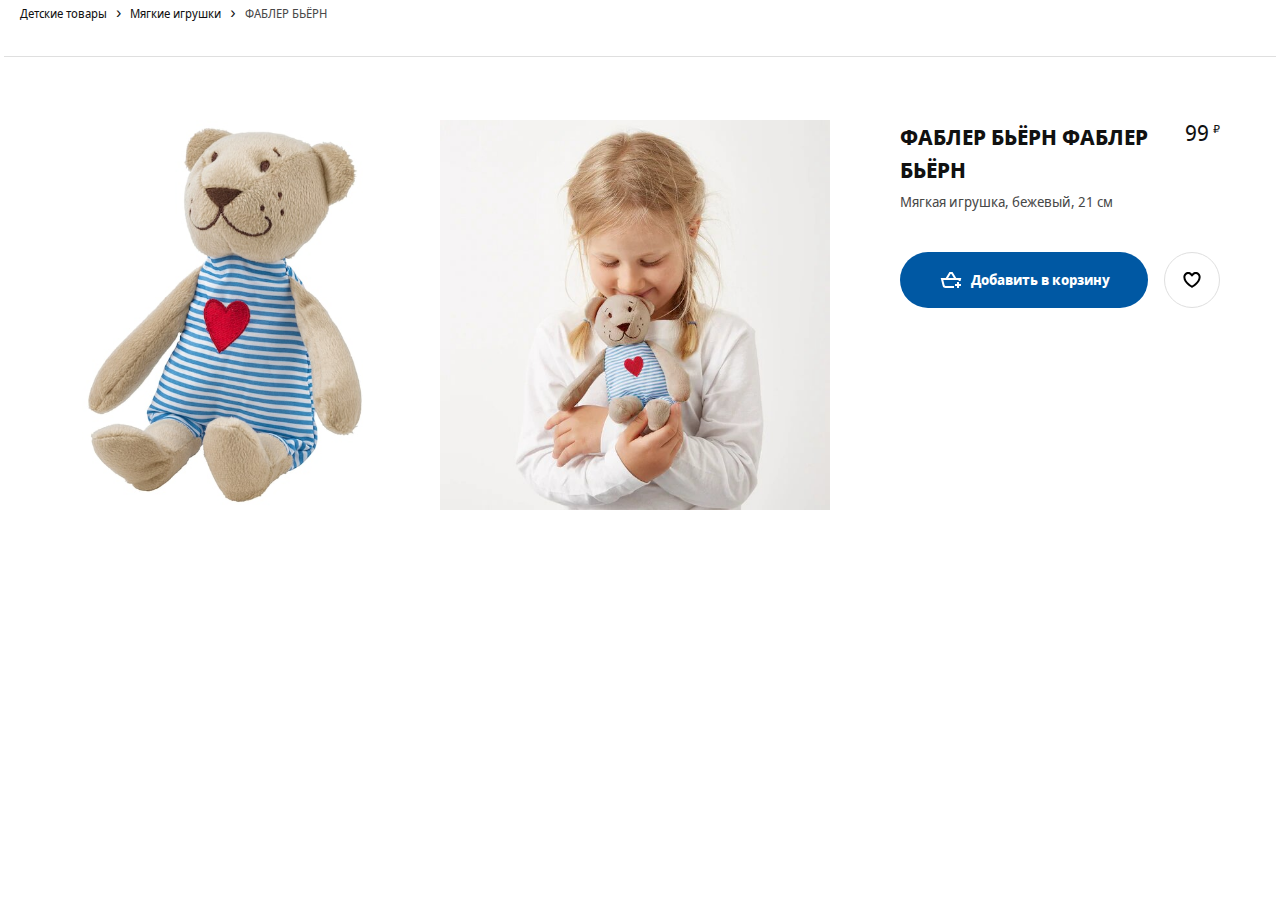
==== card.html @ a5ce93b8 "add layout" ====
<!DOCTYPE html>
<html lang="en">
<head>
	<meta charset="UTF-8">
	<meta name="viewport" content="width=device-width, user-scalable=no, initial-scale=1.0, maximum-scale=1.0, minimum-scale=1.0">
	<meta http-equiv="X-UA-Compatible" content="ie=edge">
	<link rel="apple-touch-icon" sizes="180x180" href="favicon/apple-touch-icon.png">
	<link rel="icon" type="image/png" sizes="32x32" href="favicon/favicon-32x32.png">
	<link rel="icon" type="image/png" sizes="16x16" href="favicon/favicon-16x16.png">
	<link rel="mask-icon" href="favicon/safari-pinned-tab.svg" color="#0058ab">
	<meta name="msapplication-TileColor" content="#0058ab">
	<meta name="theme-color" content="#0058ab">
	<title>Детские игрушки - IKEA</title>
	<link rel="stylesheet" href="styles/styles.css">
</head>
<body>
<main>
	<div class="container">
		<div class="breadcrumb">
			<nav role="navigation" aria-label="Breadcrumb" class="breadcrumb__nav">
				<ul class="breadcrumb__list">

					<li class="breadcrumb__list-item">
						<a href="goods.html?cat=Детские товары" class="breadcrumb__link"><span>Детские товары</span></a>
					</li>

					<li class="breadcrumb__list-item">
						<a href="goods.html?cat=Мягкие игрушки" class="breadcrumb__link"><span>Мягкие игрушки</span></a>
					</li>

					<li class="breadcrumb__list-item">
						<a href="#" class="breadcrumb__link"><span>ФАБЛЕР БЬЁРН</span></a>
					</li>

				</ul>
			</nav>
		</div>

		<div class="good wrapper">
			<div class="good-images">
				<div class="good-image__item">
					<img src="image/fabler-byorn-myagkaya-igrushka-bezhevyy__0710165_PE727396_S5.jpg" alt="">
				</div>
				<div class="good-image__item">
					<img src="image/fabler-byorn-myagkaya-igrushka-bezhevyy__0876865_PE611124_S5.jpg" alt="">
				</div>
			</div>
			<div class="good-item"> <!-- not-in-stock - нет в наличии-->
				<p class="good-item__new">Новинка</p>

				<div class="good-item__section">
					<div>
						<h2 class="good-item__header">ФАБЛЕР БЬЁРН ФАБЛЕР БЬЁРН</h2>
						<p class="good-item__description">Мягкая игрушка, бежевый, 21 см</p>

					</div>
					<p class="good-item__price">
						<span class="good-item__empty">Нет в наличии</span>
						<span class="good-item__price-value">99</span>
						<span class="good-item__currency">₽</span>
					</p>

				</div>
				<div class="good-item__buttons">
					<button type="button" class="btn btn-good" data-idd="idd001">
						<svg focusable="false" viewBox="0 0 24 24" class="btn-good-svg" aria-hidden="true">
							<path fill-rule="evenodd" clip-rule="evenodd" d="M10.4372 4H10.9993H12.0003H12.9996H13.5616L13.8538 4.48014L17.2112 9.99713H21H22.2806L21.9702 11.2396L21.5303 13H19.4688L19.7194 11.9971H4.28079L5.59143 17.2397C5.70272 17.6848 6.1027 17.9971 6.56157 17.9971H15V19.9971H6.56157C5.18496 19.9971 3.98502 19.0602 3.65114 17.7247L2.02987 11.2397L1.71924 9.99713H3.00002H6.78793L10.145 4.48017L10.4372 4ZM12.4375 6L14.87 9.99713H9.12911L11.5614 6H12.0003H12.4375ZM17.9961 16V14H19.9961V16H21.9961V18H19.9961V20H17.9961V18H15.9961V16H17.9961Z"></path>
						</svg>

						<span class="btn-good__label">Добавить в корзину</span>
					</button>
					<button type="button" class="btn btn-add-wishlist" data-idd="idd001">
						<svg focusable="false" viewBox="0 0 24 24" class="btn-add-wishlist__svg" aria-hidden="true">
							<path fill-rule="evenodd" clip-rule="evenodd" d="M12.336 5.52055C14.2336 3.62376 17.3096 3.62401 19.2069 5.52129C20.2067 6.52115 20.6796 7.85005 20.6259 9.15761C20.6151 12.2138 18.4184 14.8654 16.4892 16.6366C15.4926 17.5517 14.5004 18.2923 13.7593 18.8036C13.3879 19.0598 13.0771 19.2601 12.8574 19.3973C12.7475 19.466 12.6601 19.519 12.5992 19.5555C12.5687 19.5737 12.5448 19.5879 12.5279 19.5978L12.5079 19.6094L12.502 19.6129L12.5001 19.614C12.5001 19.614 12.4989 19.6147 11.9999 18.748C11.501 19.6147 11.5005 19.6144 11.5005 19.6144L11.4979 19.6129L11.4919 19.6094L11.472 19.5978C11.4551 19.5879 11.4312 19.5737 11.4007 19.5555C11.3397 19.519 11.2524 19.466 11.1425 19.3973C10.9227 19.2601 10.612 19.0598 10.2405 18.8036C9.49947 18.2923 8.50726 17.5517 7.51063 16.6366C5.58146 14.8654 3.38477 12.2139 3.37399 9.15765C3.32024 7.85008 3.79314 6.52117 4.79301 5.52129C6.69054 3.62376 9.76704 3.62376 11.6646 5.52129L11.9993 5.856L12.3353 5.52129L12.336 5.52055ZM11.9999 18.748L11.5005 19.6144L11.9999 19.9019L12.4989 19.6147L11.9999 18.748ZM11.9999 17.573C12.1727 17.462 12.384 17.3226 12.6236 17.1573C13.3125 16.6821 14.2267 15.9988 15.1366 15.1634C17.0157 13.4381 18.6259 11.2919 18.6259 9.13506V9.11213L18.627 9.08922C18.6626 8.31221 18.3844 7.52727 17.7926 6.9355C16.6762 5.81903 14.866 5.81902 13.7495 6.9355L13.7481 6.93689L11.9965 8.68166L10.2504 6.9355C9.13387 5.81903 7.3237 5.81903 6.20722 6.9355C5.61546 7.52727 5.33724 8.31221 5.3729 9.08922L5.37395 9.11213V9.13507C5.37395 11.2919 6.98418 13.4381 8.86325 15.1634C9.77312 15.9988 10.6874 16.6821 11.3762 17.1573C11.6159 17.3226 11.8271 17.462 11.9999 17.573Z"></path>
						</svg>
					</button>
				</div>

			</div>
		</div>


	</div>
</main>
</body>
</html>
---- styles/styles.css ----
/*
* Prefixed by https://autoprefixer.github.io
* PostCSS: v7.0.29,
* Autoprefixer: v9.7.6
* Browsers: last 4 version
*/

@font-face {
	font-family: 'Noto Sans';
	src: local('Noto Sans Display Regular'), local('NotoSansDisplay-Regular'), url('../fonts/Notosansdisplayregular.woff2') format('woff2'), url('../fonts/Notosansdisplayregular.woff') format('woff');
	font-weight: 400;
	font-style: normal;
}

@font-face {
	font-family: 'Noto Sans';
	src: local('Noto Sans Display Italic'), local('NotoSansDisplay-Italic'), url('../fonts/Notosansdisplayitalic.woff2') format('woff2'), url('../fonts/Notosansdisplayitalic.woff') format('woff');
	font-weight: 400;
	font-style: italic;
}

@font-face {
	font-family: 'Noto Sans';
	src: local('Noto Sans Display Bold'), local('NotoSansDisplay-Bold'), url('../fonts/Notosansdisplaybold.woff2') format('woff2'), url('../fonts/Notosansdisplaybold.woff') format('woff');
	font-weight: 700;
	font-style: normal;
}

@font-face {
	font-family: 'Noto Sans';
	src: local('Noto Sans Display Bold Italic'), local('NotoSansDisplay-BoldItalic'), url('../fonts/Notosansdisplaybolditalic.woff2') format('woff2'), url('../fonts/Notosansdisplaybolditalic.woff') format('woff');
	font-weight: 700;
	font-style: italic;
}

html {
	-webkit-box-sizing: border-box;
	box-sizing: border-box;
}

*,
*::before,
*::after {
	-webkit-box-sizing: inherit;
	box-sizing: inherit;
}

body {
	min-width: 320px;
	margin: 0;

	background-color: #fff; /*под проект*/
	font-family: Noto Sans, Arial, sans-serif; /*в "" свой шрифт под проект*/

	font-size: 16px;
	color: #111;
	line-height: 1.5;
	-webkit-font-smoothing: subpixel-antialiased;
}

button, input {
	font: inherit;
}

button {
	cursor: pointer;
}

img {
	max-width: 100%;
	width: 100%;
	height: auto;
}

a {
	text-decoration: none;
	color: inherit;
}

ul {
	list-style: none;
	padding: 0;
	margin: 0;
}

h1, h2, h3, p {
	padding: 0;
	margin: 0;
}

/* container */

.container {
	max-width: 100rem;
	margin: 0 auto;
	padding: 0 1.25rem;
}

.visually-hidden {
	position: absolute !important;
	clip: rect(1px 1px 1px 1px);
	clip: rect(1px, 1px, 1px, 1px);
	padding: 0 !important;
	border: 0 !important;
	height: 1px !important;
	width: 1px !important;
	overflow: hidden;
}

/* при работе с float */

.clearfix::after {
	content: "";
	display: table;
	clear: both;
}

header {
	margin-bottom: 3.75rem;
}

.header {
	display: -ms-grid;
	display: grid;
	grid-gap: 1.25rem;
	-ms-grid-columns: 2fr 1.25rem 2fr 1.25rem 16fr 1.25rem 1fr 1.25rem 1fr;
	grid-template-columns: 2fr 2fr 16fr 1fr 1fr;
	-webkit-box-align: center;
	-ms-flex-align: center;
	align-items: center;
	padding: 1.75rem 0;
}

footer {
	background-color: #f5f5f5;
	margin-top: 3.75rem;
	padding: 3.75rem 0 0 0;
}

.footer {
	display: -ms-grid;
	display: grid;
	-ms-grid-columns: 1fr 1fr 1fr;
	grid-template-columns: 1fr 1fr 1fr;
}

.main-header {
	margin-bottom: 1.875rem
}

.btn {
	background-color: transparent;
	outline: transparent;
	border-radius: 50%;
	width: 40px;
	height: 40px;
	display: -webkit-box;
	display: -ms-flexbox;
	display: flex;
	-webkit-box-align: center;
	-ms-flex-align: center;
	align-items: center;
	-webkit-box-pack: center;
	-ms-flex-pack: center;
	justify-content: center;
	border: 1px solid transparent;
}

.btn:hover {
	background-color: #f5f5f5;
	color: #111;
}

.svg-icon {
	fill: currentColor;
}

.logo {
	text-align: center;
	width: 75px;
	height: 30px;

}

.search {
	position: relative;
	-webkit-box-flex: 1;
	-ms-flex-positive: 1;
	flex-grow: 1;
	height: 50px;
	margin: 0 40px;
}

.search-input {
	-webkit-appearance: none;
	-moz-appearance: none;
	appearance: none;
	background-color: #f5f5f5;
	display: block;
	appearance: none;
	width: 100%;
	height: 100%;
	padding: .5rem 3.5rem;
	margin: 0 auto;
	line-height: 1.5;
	border: 0;
	border-radius: 50em;
	outline: 0;
	-webkit-box-shadow: none;
	box-shadow: none;
	-webkit-transition: background .2s;
	-o-transition: background .2s;
	transition: background .2s;
}

.search-btn {
	position: absolute;
	top: 0.9rem;
	right: 0.9rem;
	background-image: url("data:image/svg+xml;charset=utf-8,%3Csvg width='16' height='17' fill='%23484848' xmlns='http://www.w3.org/2000/svg'%3E%3Cpath fill-rule='evenodd' clip-rule='evenodd' d='M6.5 11a4.5 4.5 0 110-9 4.5 4.5 0 010 9zm4.968-.307a6.5 6.5 0 10-1.514 1.315l3.996 3.996 1.414-1.414-3.896-3.897z'/%3E%3C/svg%3E");
	background-repeat: no-repeat;
	background-size: contain;
	width: 2.5rem;
	height: 1.5rem;
	background-position: center;
}

.offer {
	position: relative;
}

.offer-extra {
	position: absolute;
	padding: .9rem;
	color: #111;
	left: 1.25rem;
	bottom: 1.25rem;
	display: -webkit-box;
	display: -ms-flexbox;
	display: flex;
	background: #fff;
	-webkit-box-orient: vertical;
	-webkit-box-direction: normal;
	-ms-flex-direction: column;
	flex-direction: column;
	-webkit-box-align: start;
	-ms-flex-align: start;
	align-items: flex-start;
	max-width: 19rem;
	min-width: 13rem;
	font-size: .9rem;
	line-height: 1.5;
	font-weight: bold;
	word-break: break-word;
}

.offer-arrow {
	display: inline-block;
	height: 1.5rem;
	width: 1.5rem;
	vertical-align: middle;
	fill: currentColor;
	margin-top: 1.875rem;

}


.footer-header {
	line-height: 2rem;
	font-size: 1.25rem;
	padding: 0 0 1rem 0;

}

.footer-list {
	margin-bottom: .8rem;
}

.footer-list > a {
	color: #484848;
}

.footer-list > a:hover {
	color: #111;
	text-decoration: underline;
}

.catalog {
	position: fixed;
	z-index: 999;
	top: 0;
	left: -100%;
	bottom: 0;
	background-color: #fff;
	overflow-y: auto;
	overflow-x: hidden;
	-webkit-transition: left 0.2s 0s;
	-o-transition: left 0.2s 0s;
	transition: left 0.2s 0s;
	width: 20rem;
	padding: 6rem 4rem 3rem;

}

.catalog.open {
	left: 0;
}

.catalog-btn {
	position: absolute;
	top: 3rem;
	left: 3rem;
}

.catalog-list__item,
.subcatalog-list__item {
	cursor: pointer;
	color: #111;


}

.catalog-list__item a,
.subcatalog-list__item a {
	text-decoration: underline;
	display: block;
}

.catalog-list__item a {
	padding: .5rem 1.5rem .5rem 0;
}

.subcatalog-list__item a {
	padding: .5rem 0;
}

.catalog-list__item:hover a,
.subcatalog-list__item:hover a {
	text-decoration: underline;
}

.catalog-list__item.active {
	background-repeat: no-repeat;
	background-position: right 0 center;
	background-image: url('data:image/svg+xml;utf8,<svg width="24" height="24" viewBox="0 0 24 24" fill="none" xmlns="http://www.w3.org/2000/svg"><path fill-rule="evenodd" clip-rule="evenodd" d="M15.5996 11.9999L9.81456 17.7857L8.40026 16.3716L12.7714 11.9999L8.40026 7.62823L9.81457 6.21411L15.5996 11.9999Z" fill="%23959595"/></svg>');
}

.subcatalog {
	position: fixed;
	z-index: 998;
	top: 0;
	left: -100%;
	bottom: 0;
	background-color: #fff;
	overflow-y: auto;
	overflow-x: hidden;
	-webkit-transition: left, right 0.2s 0s;
	-o-transition: left, right 0.2s 0s;
	transition: left, right 0.2s 0s;
	width: 25rem;
	padding: 6rem 4rem 3rem;
	border-left: 2px solid #ccc;
}

.subcatalog.subopen {
	left: 20rem;
	display: block;
}

.overlay {
	display: block;
	position: fixed;
	z-index: 899;
	top: 0;
	bottom: 0;
	right: 0;
	left: 0;
	background-color: black;
	-webkit-transition: all .2s ease;
	-o-transition: all .2s ease;
	transition: all .2s ease;
	opacity: 0;
	pointer-events: none;
}

.overlay.active {
	opacity: 0.25;
	pointer-events: all;
}


.wrapper {
	position: relative;
	margin-top: 4rem;
}

.wrapper:before {
	content: '';
	width: calc(100% + 2rem);
	display: block;
	position: absolute;
	top: -2rem;
	z-index: 99;
	margin: 0 -1rem;
	border-bottom: 1px solid #dfdfdf;
}

.good {
	display: -ms-grid;
	display: grid;
	-ms-grid-columns: minmax(0, 1fr) 1.25rem minmax(0, 1fr) 1.25rem minmax(0, 1fr) 1.25rem minmax(0, 1fr) 1.25rem minmax(0, 1fr) 1.25rem minmax(0, 1fr) 1.25rem minmax(0, 1fr) 1.25rem minmax(0, 1fr) 1.25rem minmax(0, 1fr) 1.25rem minmax(0, 1fr) 1.25rem minmax(0, 1fr) 1.25rem minmax(0, 1fr);
	grid-template-columns: repeat(12, minmax(0, 1fr));
	grid-column-gap: 1.25rem;
	padding-top: 2rem;
}

.good-images {
	display: -webkit-box;
	display: -ms-flexbox;
	display: flex;
	-ms-flex-wrap: wrap;
	flex-wrap: wrap;
	-ms-grid-column: 1;
	grid-column-start: 1;
	-ms-grid-column-span: 8;
	grid-column-end: 9;
	-ms-flex-pack: distribute;
	justify-content: space-around;


}

.good-image__item {
	width: calc(50% - 1.25rem);
	margin-left: .625rem;
	margin-right: .625rem;
	min-height: 500px;
}


.good-item {
	-ms-grid-column: 9;
	grid-column-start: 9;
	-ms-grid-column-span: 4;
	grid-column-end: 13;
	padding: 0 2.5rem;
}

.good-item__section {
	margin-bottom: 2.5rem;
}

.good-item__new {
	display: none;
}


.good-item__empty {
	display: none;
}

.not-in-stock .good-item__empty {
	display: block;
}

.not-in-stock .btn-good {
	display: none;
}

.good-item__header {
	font-size: 1.375rem;
	line-height: 1.5;
	font-weight: 700;
	text-transform: uppercase;
	margin-bottom: .3rem;
}

.good-item__description {
	line-height: 1.5;
	letter-spacing: 0;
	font-weight: 400;
	color: #484848;
	font-size: .875rem;
}

.good-item__price {
	white-space: nowrap;
	text-align: right;
}

.good-item__section {
	display: -webkit-box;
	display: -ms-flexbox;
	display: flex;
	-webkit-box-pack: justify;
	-ms-flex-pack: justify;
	justify-content: space-between;
}

.good-item__price-value {
	line-height: 1.1875;
	font-size: 1.375rem;
}

.good-item__currency {
	line-height: .9;
	font-size: .6875rem;
	vertical-align: text-top;
}

.not-in-stock .good-item__price-value,
.not-in-stock .good-item__currency {
	display: none;
}

.good-item__buttons {
	display: -webkit-box;
	display: -ms-flexbox;
	display: flex;
	-webkit-box-pack: justify;
	-ms-flex-pack: justify;
	justify-content: space-between;
	-webkit-box-align: center;
	-ms-flex-align: center;
	align-items: center;
	width: 100%;
}

.btn-good {
	margin-right: 1rem;
	-webkit-box-flex: 1;
	-ms-flex-positive: 1;
	flex-grow: 1;
	-ms-flex-negative: 1;
	flex-shrink: 1;
	position: relative;
	background: #0058a3;
	color: #fff;
	border-radius: 52px;
	padding: 0 2rem;
	display: -webkit-box;
	display: -ms-flexbox;
	display: flex;
	height: 3.5rem;
	-webkit-box-align: center;
	-ms-flex-align: center;
	align-items: center;
}

.btn-good-svg {
	margin-right: .5rem;
	vertical-align: top;
	-ms-flex-negative: 0;
	flex-shrink: 0;
	display: inline-block;
	height: 1.5rem;
	width: 1.5rem;
	fill: #fff;
}

.btn-good:hover {
	color: #0058a3;
}

.btn-good:hover .btn-good-svg {
	fill: #0058a3;
}

.btn-good__label {
	text-align: center;
	border: 0;
	font-weight: 700;
	font-size: .875rem;
	line-height: 1.42857;
}

.btn-add-wishlist {
	background: rgba(0, 0, 0, 0);
	color: #111;
	border-radius: 40px;
	padding: 0 .9375rem;
	border: 1px solid #dfdfdf;
	height: 3.5rem;
	width: 3.5rem;
	margin-left: auto;
}

.btn-add-wishlist__svg {
	height: 1.5rem;
	width: 1.5rem;

}

.btn-add-wishlist:hover .btn-add-wishlist__svg {
	fill: red;
}

.btn-add-wishlist.contains-wishlist .btn-add-wishlist__svg {
	fill: red;

}

.btn-add-wishlist:hover.contains-wishlist .btn-add-wishlist__svg {
	fill: black;
}


.goods-list {
	display: -ms-grid;
	display: grid;
	grid-template-columns: repeat(4, 1fr);
}

.goods-list__item {
	margin-bottom: 2rem;
}


.goods-item {
	position: relative;
	display: -webkit-box;
	display: -ms-flexbox;
	display: flex;
	-webkit-box-orient: vertical;
	-webkit-box-direction: normal;
	-ms-flex-direction: column;
	flex-direction: column;
	-webkit-box-pack: justify;
	-ms-flex-pack: justify;
	justify-content: space-between;
	height: 100%;
}

.goods-item__img {
	height: 380px;
	display: table-cell;
	vertical-align: middle
}


.btn-add-card {
	position: absolute;
	opacity: 0;
	-webkit-transition: opacity 0.2s 0s;
	-o-transition: opacity 0.2s 0s;
	transition: opacity 0.2s 0s;
	right: 1rem;
	bottom: 0.5rem;
	background-color: rgb(0, 88, 163);
	border: 1px solid rgb(0, 88, 163);
	background-repeat: no-repeat;
	background-position: center;
	background-image: url("data:image/svg+xml;utf8,<svg width='24' height='24' xmlns='http://www.w3.org/2000/svg' viewBox='0 0 24 24'><path fill-rule='evenodd' clip-rule='evenodd' d='M10.4372 4H10.9993H12.0003H12.9996H13.5616L13.8538 4.48014L17.2112 9.99713H21H22.2806L21.9702 11.2396L21.5303 13H19.4688L19.7194 11.9971H4.28079L5.59143 17.2397C5.70272 17.6848 6.1027 17.9971 6.56157 17.9971H15V19.9971H6.56157C5.18496 19.9971 3.98502 19.0602 3.65114 17.7247L2.02987 11.2397L1.71924 9.99713H3.00002H6.78793L10.145 4.48017L10.4372 4ZM12.4375 6L14.87 9.99713H9.12911L11.5614 6H12.0003H12.4375ZM17.9961 16V14H19.9961V16H21.9961V18H19.9961V20H17.9961V18H15.9961V16H17.9961Z' fill='white' /></svg>");
}

.btn-add-card:hover {
	background-color: rgb(255, 255, 255);
	background-image: url("data:image/svg+xml;utf8,<svg width='24' height='24' xmlns='http://www.w3.org/2000/svg' viewBox='0 0 24 24'><path fill-rule='evenodd' clip-rule='evenodd' d='M10.4372 4H10.9993H12.0003H12.9996H13.5616L13.8538 4.48014L17.2112 9.99713H21H22.2806L21.9702 11.2396L21.5303 13H19.4688L19.7194 11.9971H4.28079L5.59143 17.2397C5.70272 17.6848 6.1027 17.9971 6.56157 17.9971H15V19.9971H6.56157C5.18496 19.9971 3.98502 19.0602 3.65114 17.7247L2.02987 11.2397L1.71924 9.99713H3.00002H6.78793L10.145 4.48017L10.4372 4ZM12.4375 6L14.87 9.99713H9.12911L11.5614 6H12.0003H12.4375ZM17.9961 16V14H19.9961V16H21.9961V18H19.9961V20H17.9961V18H15.9961V16H17.9961Z' fill='rgb(0, 88, 163)' /></svg>");

}

.goods-item:hover .btn-add-card {
	opacity: 1;
}

.goods-item__header {
	margin-top: auto;
	margin-bottom: 1rem;
}

.goods-item__new {
	line-height: 1.42857;
	color: #ca5008;
	font-weight: 700;
	font-size: 0.8rem;
}

.goods-item__link {
	display: block;
	height: 100%;
}

.goods-item__description {
	margin-bottom: 1rem;
	font-size: .875rem;
	line-height: 1.42857;
}

.goods-item__price {
	min-height: calc(40px + 0.5rem);
	padding-bottom: 0.5rem;
	font-weight: 700;
}

.goods-item__price-value {
	font-size: 1.375rem;
}

.goods-item__currency {
	line-height: .9;
	font-size: .6875rem;
	vertical-align: text-top;
}


.breadcrumb__list-item {
	display: inline;
}

.breadcrumb__list-item:after {
	content: "\0203A";
	display: inline;
	margin: 0 .3125rem;
	font-size: 1rem;
	line-height: 1.125;
}

.breadcrumb__list-item:last-child:after {
	content: "";
}

.breadcrumb__link {
	font-size: .75rem;
	line-height: 1.5;
	font-weight: 400;
	vertical-align: middle;
}

.breadcrumb__list-item:last-child .breadcrumb__link {
	color: #484848;
	pointer-events: none;
	cursor: auto;
}

.cart-wrapper {
	max-width: 768px;
}

.cart-header {
	text-align: center;
}

.product {
	display: -ms-grid;
	display: grid;
	-ms-grid-columns: 152px 4fr 6fr;
	grid-template-columns: 152px 4fr 6fr;
	-ms-grid-rows: auto;
	grid-template-rows: auto;
	font-size: .81rem;
	line-height: 1.385;
}

.product > *:nth-child(1) {
	-ms-grid-row: 1;
	-ms-grid-column: 1;
}

.product > *:nth-child(2) {
	-ms-grid-row: 1;
	-ms-grid-column: 2;
}

.product > *:nth-child(3) {
	-ms-grid-row: 1;
	-ms-grid-column: 3;
}

.product__image-container {
	-ms-grid-column: 1;
	grid-column: 1;
	-ms-grid-row: 1;
	-ms-grid-row-span: 2;
	grid-row: 1/3;
	padding-right: 1rem;
}

.product__description {
	-ms-grid-column: 2;
	grid-column: 2;
	-ms-grid-row: 1;
	grid-row: 1;
}

.product__name {
	font-size: 1.2rem;
	margin-bottom: .5rem;
	font-weight: 700;
	text-transform: uppercase;
	word-break: break-word;
}

.product__prices {
	-ms-grid-column: 3;
	grid-column: 3;
	-ms-grid-row: 1;
	grid-row: 1;
	text-align: right;
	padding-top: 0;
}

.product__controls {
	-ms-grid-column: 3;
	grid-column: 3;
	-ms-grid-row: 2;
	grid-row: 2;
	margin-top: .5rem;
	display: -webkit-box;
	display: -ms-flexbox;
	display: flex;
	-webkit-box-pack: end;
	-ms-flex-pack: end;
	justify-content: flex-end;
}

.btn-remove {
	color: #444;
	border-color: #666;
	border-radius: unset;
}

.product__total {
	font-weight: 700;
	font-size: 1.06rem;
	line-height: 1.2;
}

.product-controls__remove {
	width: 12.5%;
}

.product-controls__quantity {
	width: 25%;
	margin-left: .5rem;
}

.cart-header {
	margin-bottom: 3rem;
}

.cart-item {
	margin-bottom: 2rem;
}

.cart-total {
	display: -webkit-box;
	display: -ms-flexbox;
	display: flex;
	-webkit-box-pack: justify;
	-ms-flex-pack: justify;
	justify-content: space-between;
	padding: .35rem 0;
	font-weight: 700;
	font-size: 14px;
	text-align: initial;
	border: dashed #cacaca;
	border-width: 1px 0;
}

.cart-checkout {
	color: #ffffff;
	padding: 12px 62px;
	background-color: #3a6e9f;
	border: none;
	display: block;
	margin: 1rem auto;
}

.cart-form {
	margin: 1rem 0;
	text-align: center;
}

.cart-form label {
	display: block;
	margin: 1rem;
}

select {
	width: 100%;
	max-width: 352px;
	height: 40px;
	margin: 0;
	padding: 0 10px;
	border: 1px solid #666;
	border-radius: 2px;
	background: #fff url(../image/chevron-down-thin-24.1667eab2.svg) no-repeat right 8px center/1.5rem;
	-webkit-appearance: none;
	-moz-appearance: none;
	appearance: none;
	font-size: 1rem;
	line-height: 1.15;
	font-family: inherit;
	text-transform: none;
}

@media (max-width: 1200px) {
	.goods-list {
		grid-template-columns: repeat(3, 1fr);
	}
}

@media (max-width: 768px) {
	.goods-list {
		grid-template-columns: repeat(2, 1fr);
	}

	.header {
		-ms-grid-columns: 1fr 1.25rem 4fr 1.25rem 1fr 1.25rem 1fr;
		grid-template-columns: 1fr 2fr 1fr 1fr;
		-ms-grid-rows: auto 1.25rem auto 1.25rem auto;
		grid-template-areas: "burger logo wishlist cart" "main main . sidebar" "footer footer footer footer";
	}

	.btn-burger {
		grid-area: burger;
	}

	.logo {
		grid-area: logo;
	}

	.btn-wishlist {
		grid-area: wishlist;
	}

	.btn-cart {
		grid-area: cart;
	}

	.search {
		grid-area: search;
		-ms-grid-row: 2;
		grid-row: 2;
		-ms-grid-column-span: 5;
		grid-column-end: 6;
		-ms-grid-column: 1;
		grid-column-start: 1;
		margin: 0;
	}

	.footer {
		-ms-grid-rows: auto;
		grid-template-rows: auto;
		-webkit-box-pack: center;
		-ms-flex-pack: center;
		justify-content: center;
		grid-template-areas: "catalog" "about" "connection";
		-ms-grid-columns: 300px;
		grid-template-columns: 300px

	}

	.footer-catalog {
		grid-area: catalog;
		margin-bottom: 50px;
	}

	.footer-about {
		grid-area: about;
		margin-bottom: 50px;
	}

	.footer-connection {
		grid-area: connection;
		margin-bottom: 50px;
	}

	.catalog {
		width: 50%;
	}

	.subcatalog {
		width: 50%;
		left: auto;
		right: -100%;
	}

	.subcatalog.subopen {
		right: 0;
		left: auto;
	}
}

@media (max-width: 768px) {

	.footer-catalog {
		-ms-grid-row: 1;
		-ms-grid-column: 1

	}

	.footer-about {
		-ms-grid-row: 2;
		-ms-grid-column: 1

	}

	.footer-connection {
		-ms-grid-row: 3;
		-ms-grid-column: 1

	}
}

@media (max-width: 768px) {

	.btn-burger {
		-ms-grid-row: 1;
		-ms-grid-column: 1;
	}

	.logo {
		-ms-grid-row: 1;
		-ms-grid-column: 3;
	}

	.btn-wishlist {
		-ms-grid-row: 1;
		-ms-grid-column: 5;
	}

	.btn-cart {
		-ms-grid-row: 1;
		-ms-grid-column: 7;
	}
}

@media (max-width: 576px) {
	.goods-list {
		-ms-grid-columns: 1fr;
		grid-template-columns: 1fr;
	}

	.catalog {
		width: 100%;
	}

	.subcatalog {
		z-index: 999;
		width: 100%;
	}

	.subcatalog.subopen {
		right: 0;
	}
}
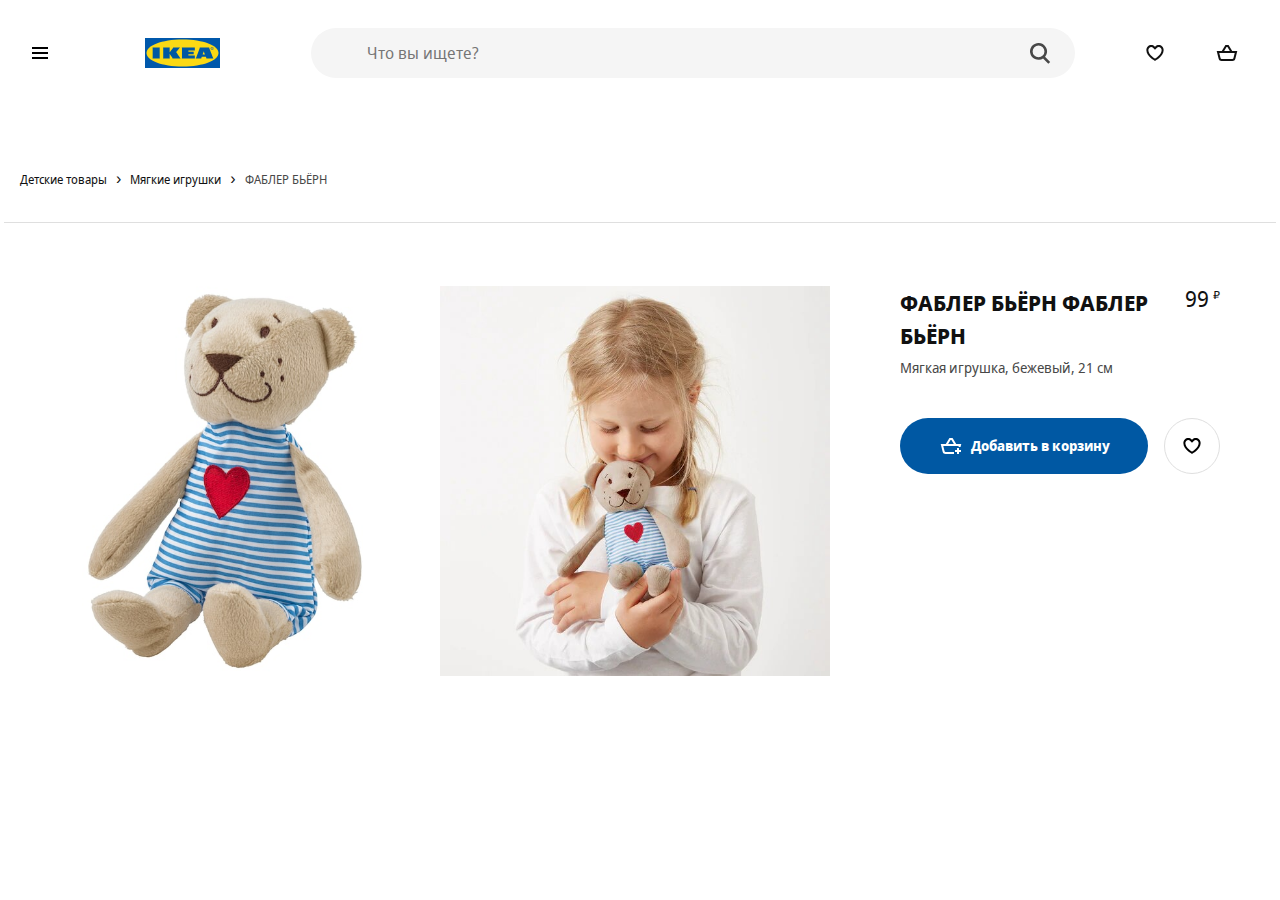
==== commit a8f1bbaa: "add generate some sections" ====
--- a/card.html
+++ b/card.html
@@ -12,6 +12,8 @@
 	<meta name="theme-color" content="#0058ab">
 	<title>Детские игрушки - IKEA</title>
 	<link rel="stylesheet" href="styles/styles.css">
+	<script src="scripts/generateHeader.js" defer></script>
+    <script src="scripts/main.js" defer></script>
 </head>
 <body>
 <main>
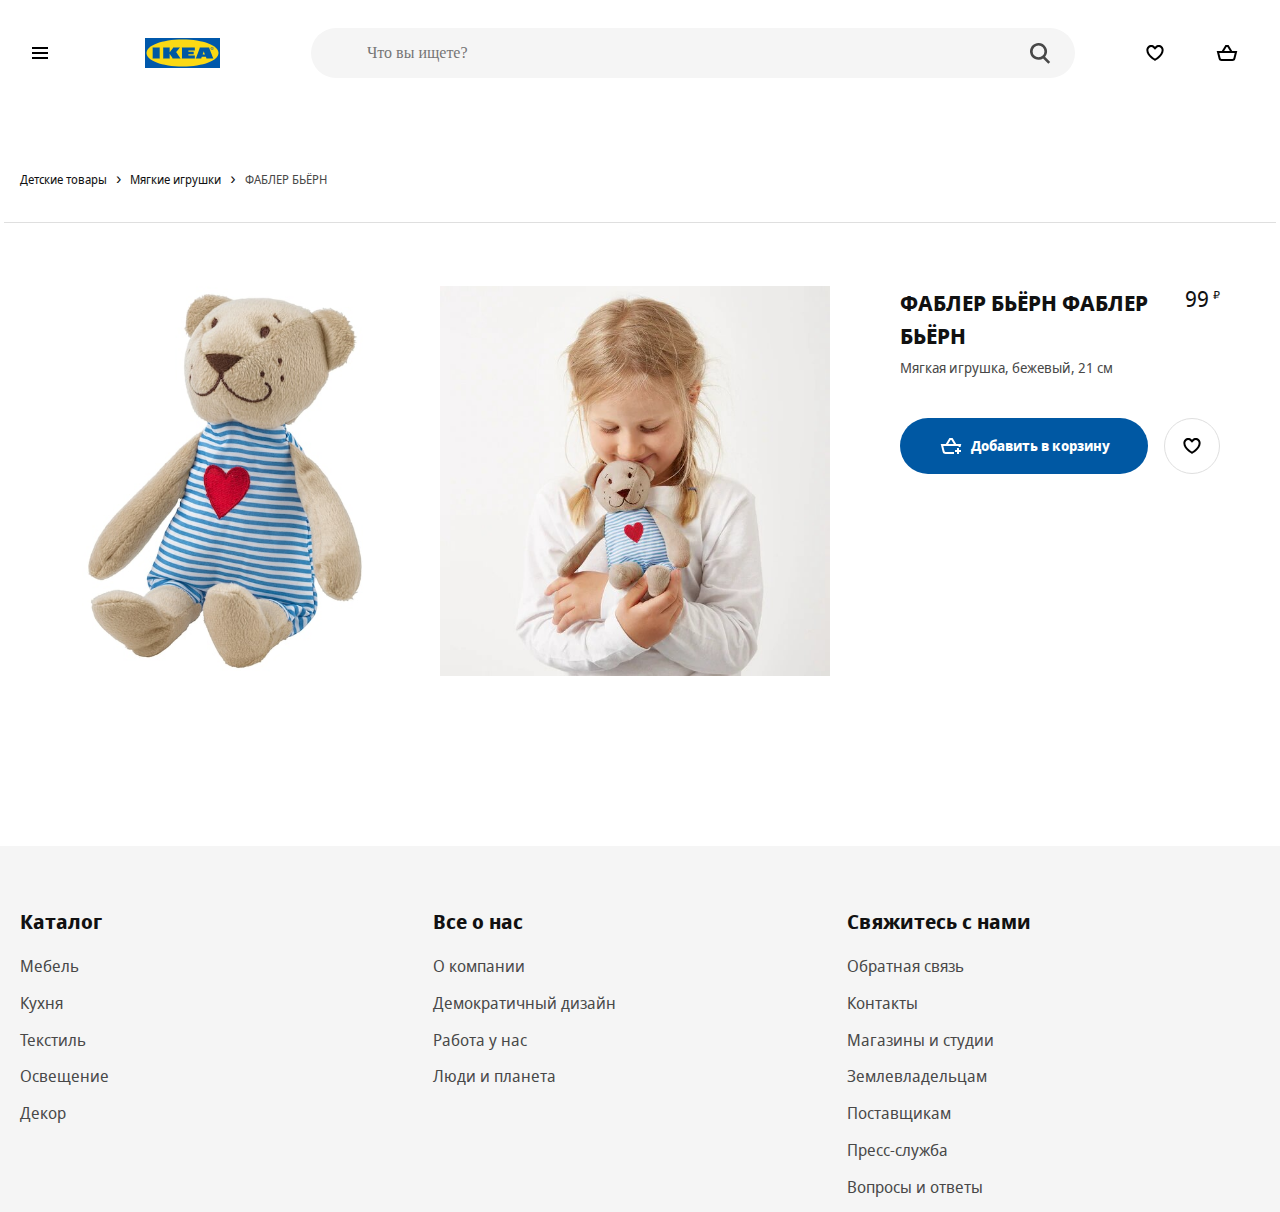
==== commit 434cdf67: "add loadData and getData" ====
--- a/card.html
+++ b/card.html
@@ -12,8 +12,7 @@
 	<meta name="theme-color" content="#0058ab">
 	<title>Детские игрушки - IKEA</title>
 	<link rel="stylesheet" href="styles/styles.css">
-	<script src="scripts/generateHeader.js" defer></script>
-    <script src="scripts/main.js" defer></script>
+	<script src="scripts/index.js" defer type="module"></script>
 </head>
 <body>
 <main>
--- a/styles/styles.css
+++ b/styles/styles.css
@@ -608,6 +608,7 @@
 .goods-list {
 	display: -ms-grid;
 	display: grid;
+	grid-gap: 1.25rem;
 	grid-template-columns: repeat(4, 1fr);
 }
 
